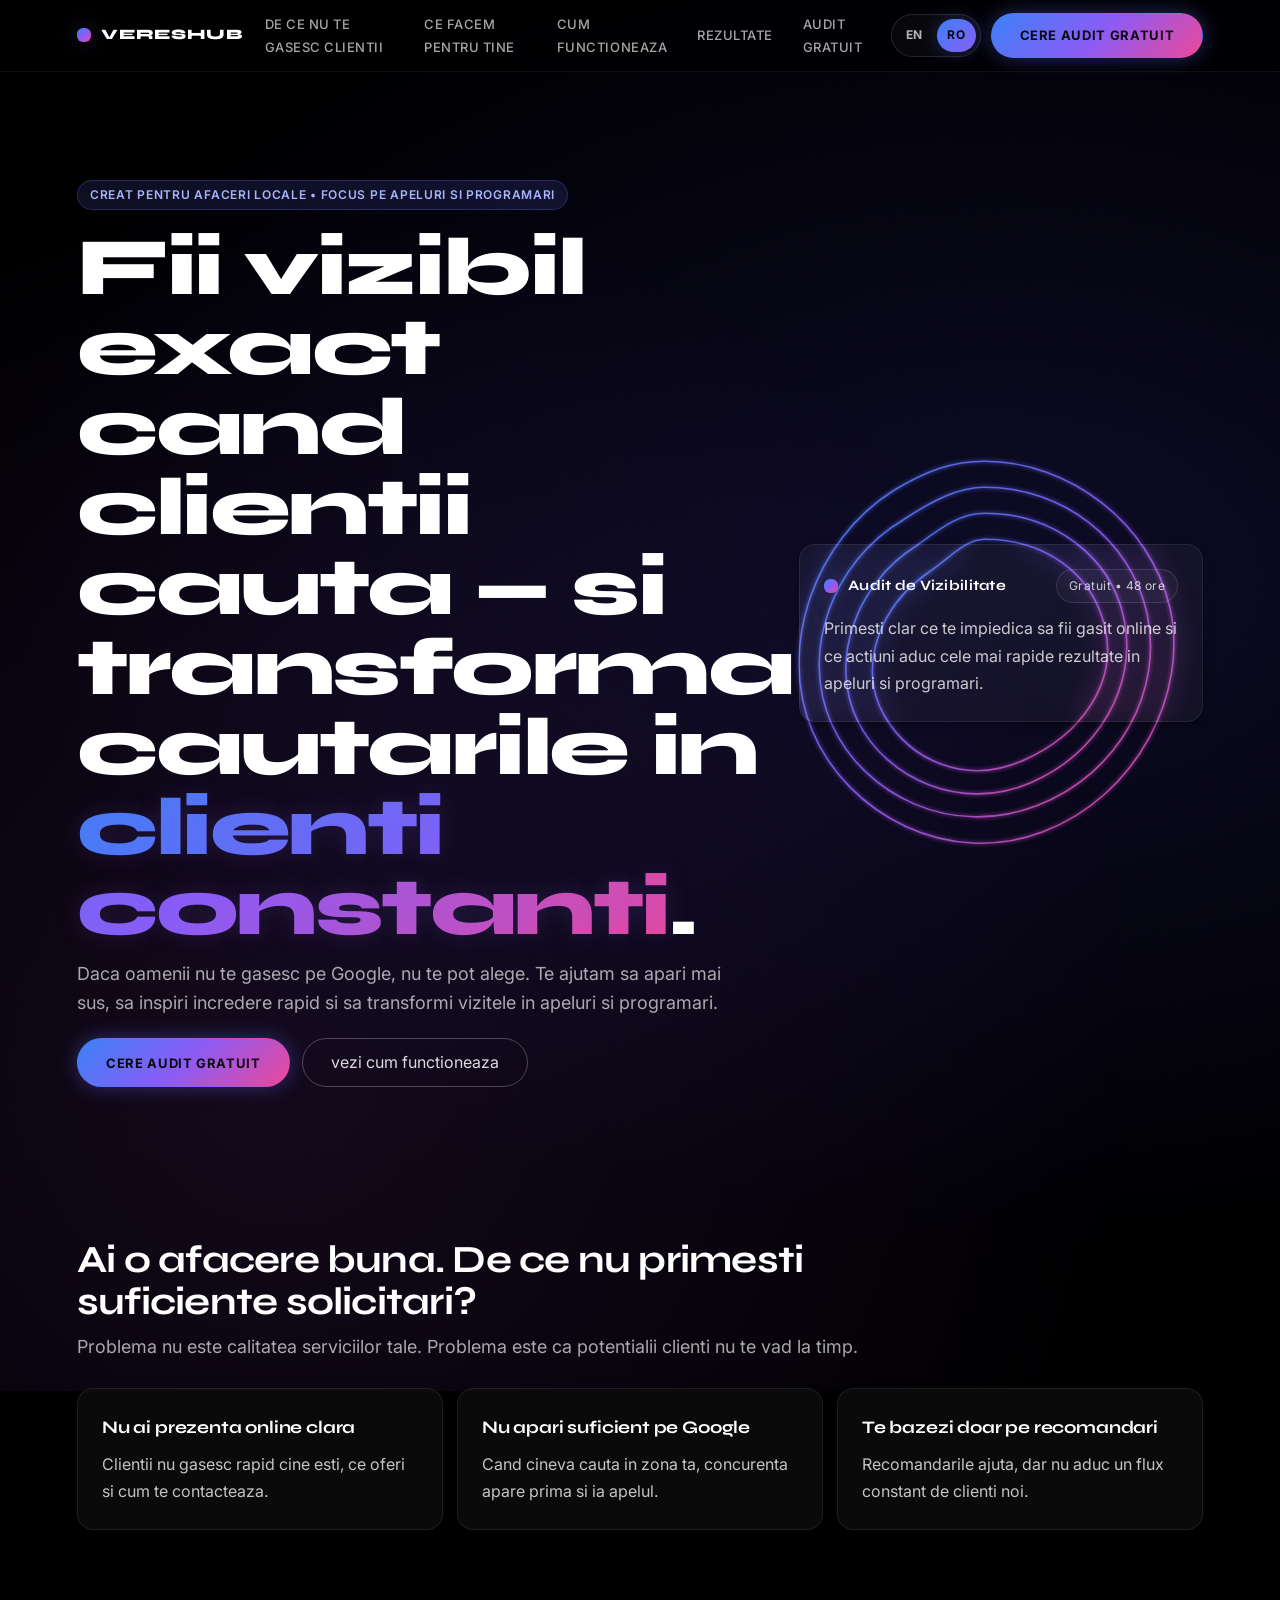
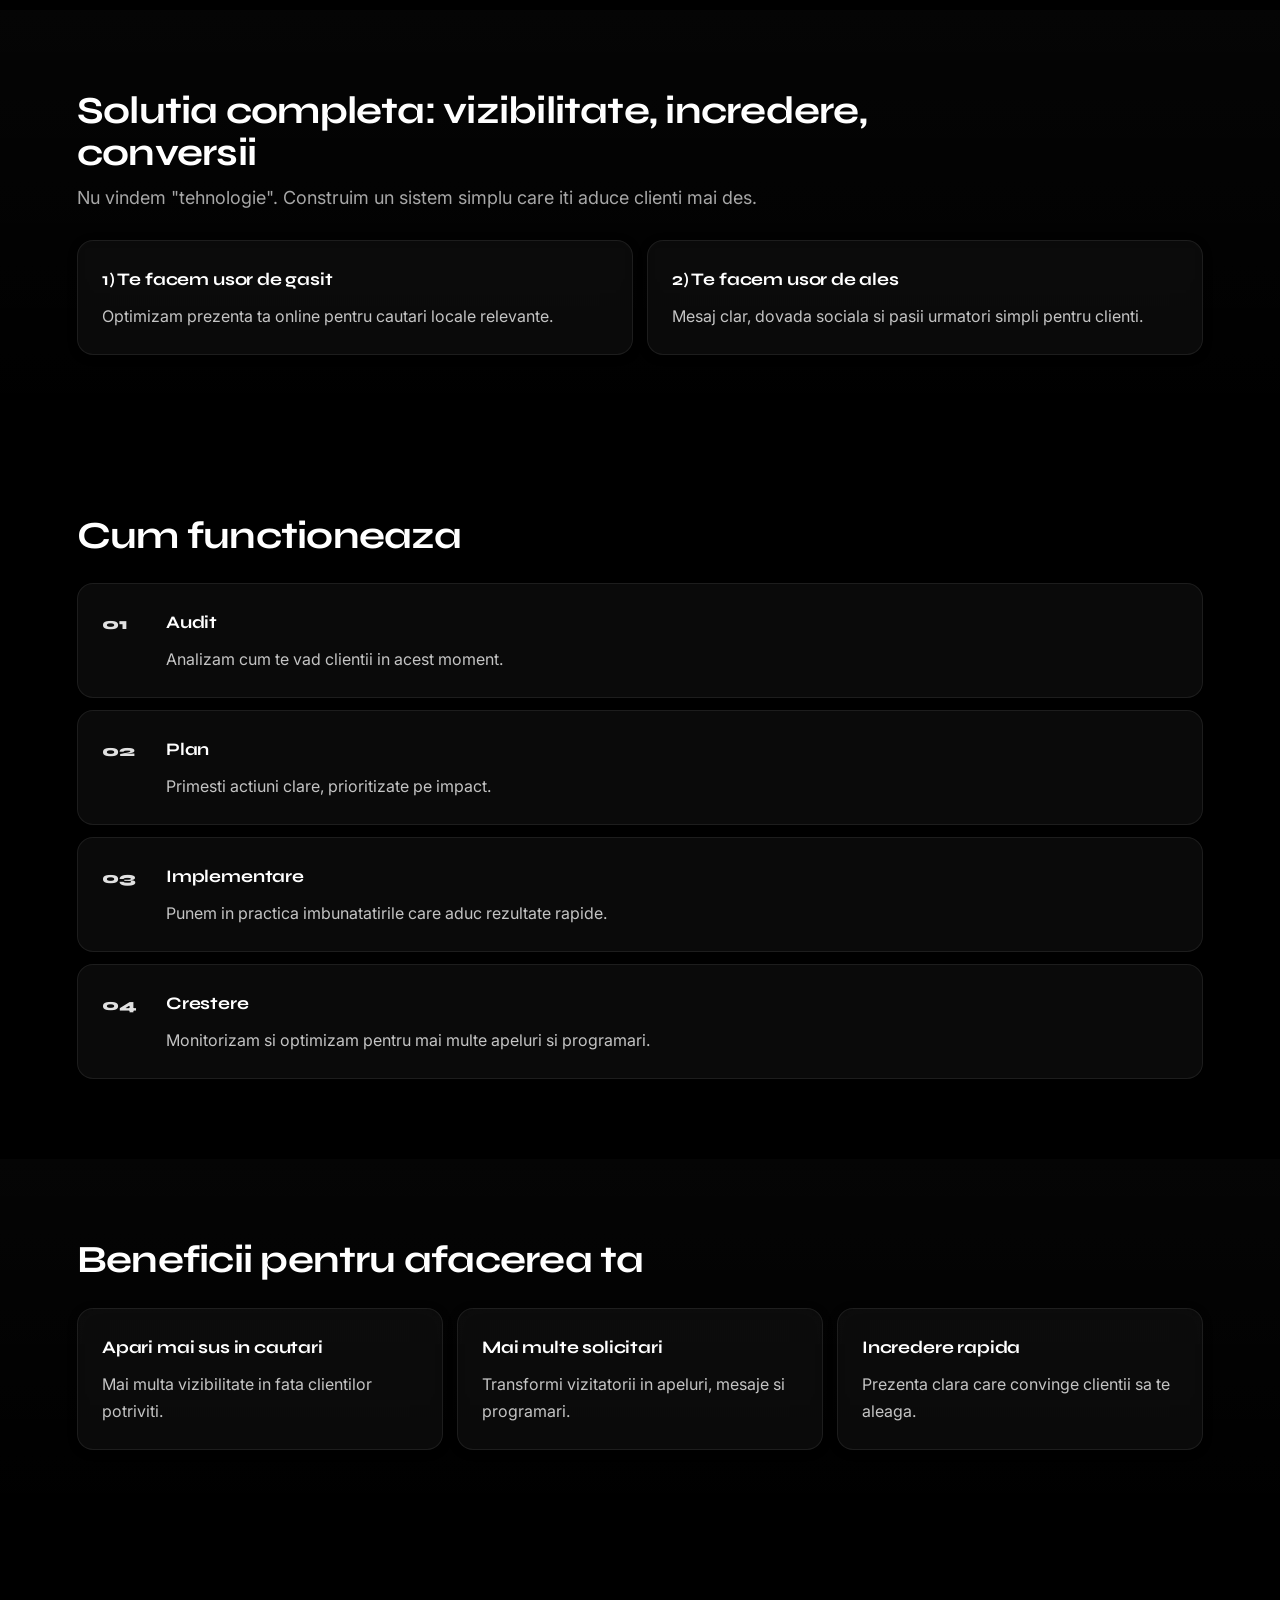
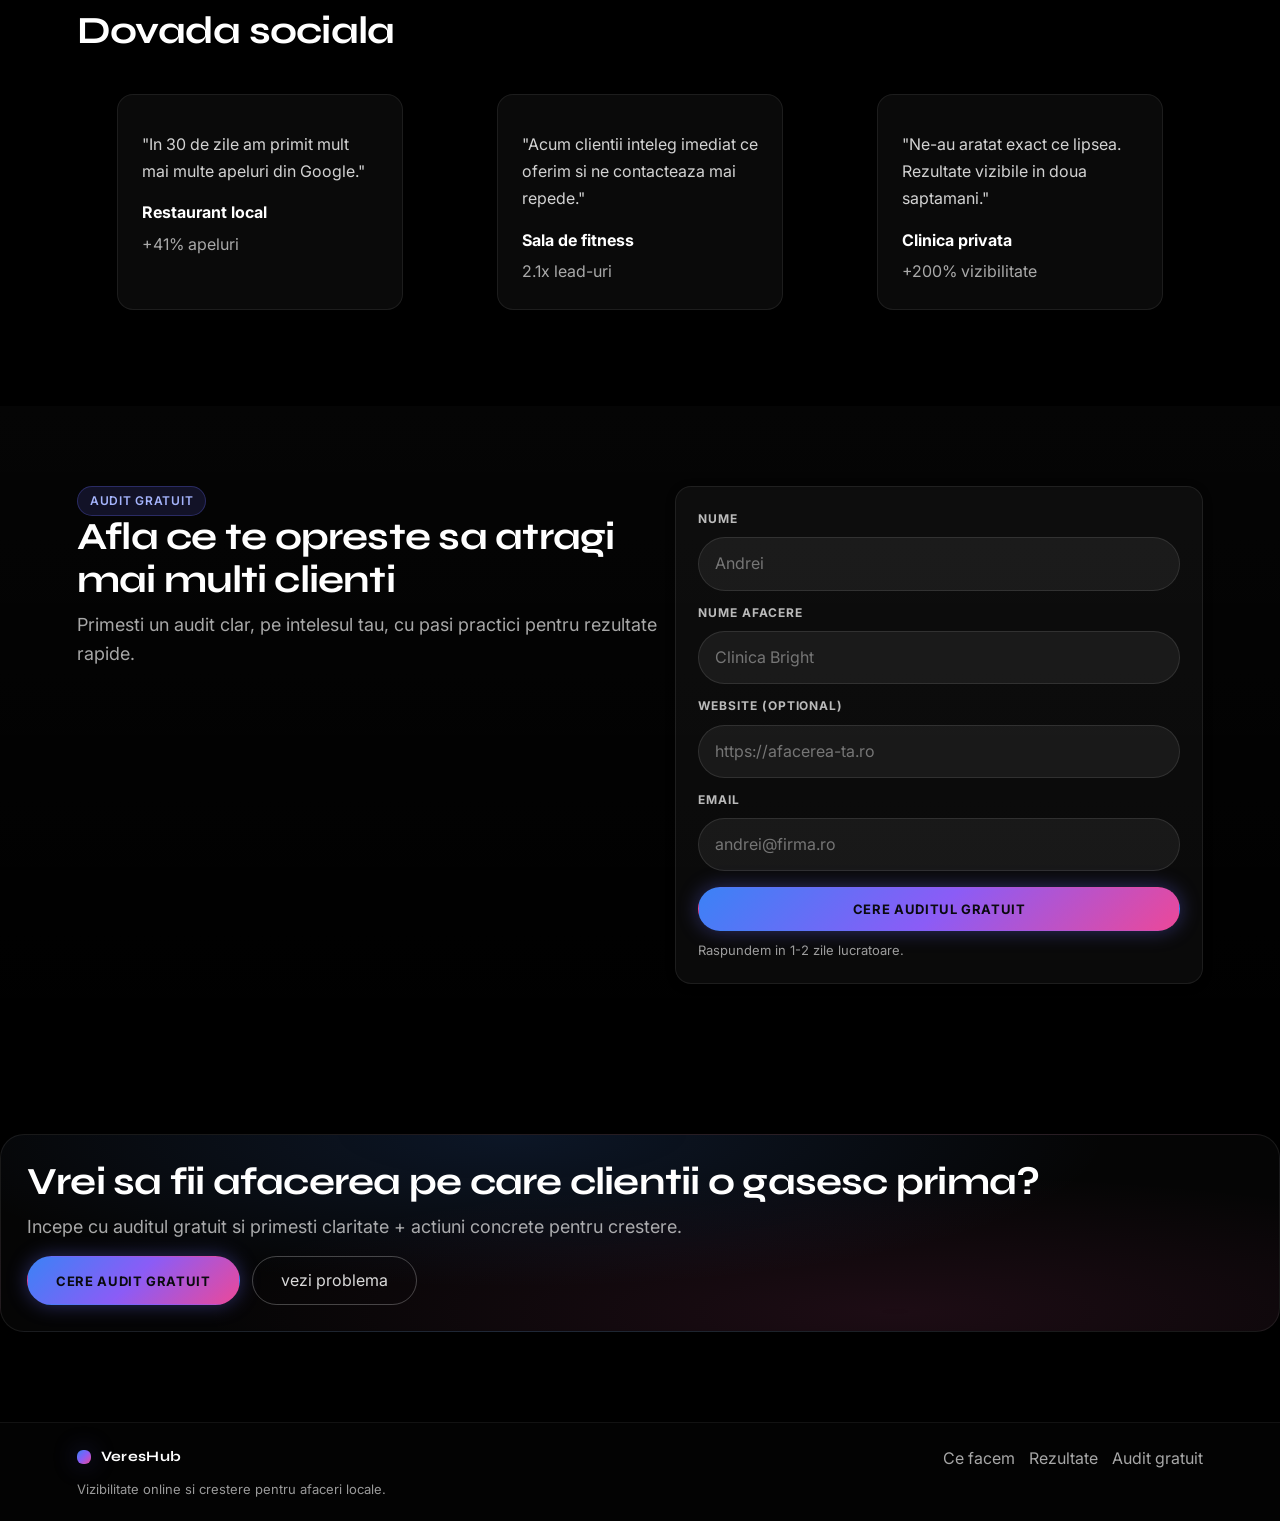
==== ro.html @ c9d726b3 "Romanian page added and font change" ====
<!doctype html>
<html lang="ro">
  <head>
    <meta charset="UTF-8" />
    <meta name="viewport" content="width=device-width, initial-scale=1" />
    <meta name="theme-color" content="#000000" />
    <title>Fii vizibil. Atrage clienti. | Vizibilitate online pentru afaceri locale</title>
    <meta
      name="description"
      content="Un serviciu orientat pe rezultate care ajuta afacerile locale sa fie gasite mai usor, sa castige incredere rapid si sa transforme vizitele in apeluri si programari."
    />

    <link rel="preconnect" href="https://fonts.googleapis.com" />
    <link rel="preconnect" href="https://fonts.gstatic.com" crossorigin />
    <link
      href="https://fonts.googleapis.com/css2?family=Inter:wght@400;500;600;700&family=Syne:wght@600;700;800&display=swap"
      rel="stylesheet"
    />

    <script>
      try { localStorage.setItem("vh_lang", "ro"); } catch (e) {}
    </script>
    <link rel="stylesheet" href="./styles.css" />
  </head>
  <body>
    <a class="skip-link" href="#main">Sari la continut</a>

    <header class="nav" data-elevate-on-scroll>
      <div class="container nav__inner">
        <a class="brand" href="#top" aria-label="Acasa">
          <span class="brand__mark" aria-hidden="true"></span>
          <span class="brand__name">VeresHub</span>
        </a>

        <nav class="nav__links" aria-label="Principal">
          <a class="nav__link" href="#problem">De ce nu te gasesc clientii</a>
          <a class="nav__link" href="#solution">Ce facem pentru tine</a>
          <a class="nav__link" href="#how">Cum functioneaza</a>
          <a class="nav__link" href="#proof">Rezultate</a>
          <a class="nav__link" href="#audit">Audit gratuit</a>
        </nav>

        <div class="nav__actions">
          <div class="lang-switch" aria-label="Selector limba">
            <a class="lang-switch__link" data-lang="en" href="./index.html">EN</a>
            <a class="lang-switch__link is-active" data-lang="ro" href="./ro.html">RO</a>
          </div>
          <a class="btn btn--primary" href="#audit">Cere Audit Gratuit</a>
          <button
            class="icon-btn nav__toggle"
            type="button"
            aria-label="Deschide meniu"
            aria-controls="mobileMenu"
            aria-expanded="false"
          >
            <span class="icon-btn__bars" aria-hidden="true"></span>
          </button>
        </div>
      </div>

      <div class="mobile-menu" id="mobileMenu" hidden>
        <div class="container mobile-menu__inner">
          <a class="mobile-menu__link" href="#problem">De ce nu te gasesc clientii</a>
          <a class="mobile-menu__link" href="#solution">Ce facem pentru tine</a>
          <a class="mobile-menu__link" href="#how">Cum functioneaza</a>
          <a class="mobile-menu__link" href="#proof">Rezultate</a>
          <a class="mobile-menu__link" href="#audit">Audit gratuit</a>
          <div class="mobile-lang">
            <a class="lang-switch__link" data-lang="en" href="./index.html">English</a>
            <a class="lang-switch__link is-active" data-lang="ro" href="./ro.html">Romana</a>
          </div>
          <a class="btn btn--primary mobile-menu__cta" href="#audit">Cere Audit Gratuit</a>
        </div>
      </div>
    </header>

    <main id="main">
      <section class="hero" id="top">
        <div class="hero__bg" aria-hidden="true">
          <div class="hero__ambient hero__ambient--right"></div>
          <div class="hero__ambient hero__ambient--left"></div>
          <div class="hero__noise"></div>
        </div>

        <div class="container hero__grid">
          <div class="hero__content">
            <div class="badge" data-reveal>
              Creat pentru afaceri locale • Focus pe apeluri si programari
            </div>
            <h1 class="hero__title" data-reveal>
              Fii vizibil exact cand clientii cauta — si transforma cautarile in
              <span class="text-gradient">clienti constanti</span>.
            </h1>
            <p class="hero__subtitle" data-reveal>
              Daca oamenii nu te gasesc pe Google, nu te pot alege. Te ajutam sa apari
              mai sus, sa inspiri incredere rapid si sa transformi vizitele in apeluri si
              programari.
            </p>
            <div class="hero__cta" data-reveal>
              <a class="btn btn--primary" href="#audit">Cere Audit Gratuit</a>
              <a class="btn btn--secondary" href="#how">vezi cum functioneaza</a>
            </div>
          </div>

          <div class="hero__visual" aria-hidden="true" data-reveal>
            <div class="hero-visual__card card">
              <div class="hero-visual__cardTop">
                <div class="brand brand--mini">
                  <span class="brand__mark"></span>
                  <span class="brand__name">Audit de Vizibilitate</span>
                </div>
                <span class="pill">Gratuit • 48 ore</span>
              </div>
              <p class="hero-visual__cardBody">
                Primesti clar ce te impiedica sa fii gasit online si ce actiuni aduc cele
                mai rapide rezultate in apeluri si programari.
              </p>
            </div>
            <svg class="blob" viewBox="0 0 800 800" role="img" aria-label="">
              <defs>
                <linearGradient id="gRo" x1="0" y1="0" x2="1" y2="1">
                  <stop offset="0%" stop-color="#3b82f6" />
                  <stop offset="50%" stop-color="#8b5cf6" />
                  <stop offset="100%" stop-color="#ec4899" />
                </linearGradient>
                <filter id="glowRo" x="-50%" y="-50%" width="200%" height="200%">
                  <feGaussianBlur stdDeviation="3.5" result="coloredBlur" />
                  <feMerge><feMergeNode in="coloredBlur" /><feMergeNode in="SourceGraphic" /></feMerge>
                </filter>
              </defs>
              <g class="blob__group" filter="url(#glowRo)">
                <path class="blob__ring" style="stroke:url(#gRo)" d="M400,105 C530,105 655,200 685,330 C715,460 635,620 490,675 C345,730 190,650 135,520 C80,390 140,225 260,150 C310,120 350,105 400,105 Z" />
                <path class="blob__ring" style="stroke:url(#gRo)" d="M400,145 C520,145 625,225 650,340 C675,455 610,585 480,635 C350,685 215,620 165,510 C115,400 165,260 275,195 C320,165 360,145 400,145 Z" />
                <path class="blob__ring" style="stroke:url(#gRo)" d="M400,185 C505,185 595,250 615,350 C635,450 575,555 470,600 C365,645 250,595 205,505 C160,415 200,295 295,235 C330,210 360,185 400,185 Z" />
                <path class="blob__ring" style="stroke:url(#gRo)" d="M400,225 C490,225 565,275 585,360 C605,445 550,525 460,565 C370,605 285,565 245,495 C205,425 235,330 315,275 C345,255 370,225 400,225 Z" />
              </g>
            </svg>
          </div>
        </div>
      </section>

      <section class="section" id="problem">
        <div class="container">
          <div class="section__head" data-reveal>
            <h2 class="h2">Ai o afacere buna. De ce nu primesti suficiente solicitari?</h2>
            <p class="lead">Problema nu este calitatea serviciilor tale. Problema este ca potentialii clienti nu te vad la timp.</p>
          </div>
          <div class="grid grid--3">
            <div class="card card--hover" data-reveal><h3 class="h3">Nu ai prezenta online clara</h3><p class="p">Clientii nu gasesc rapid cine esti, ce oferi si cum te contacteaza.</p></div>
            <div class="card card--hover" data-reveal><h3 class="h3">Nu apari suficient pe Google</h3><p class="p">Cand cineva cauta in zona ta, concurenta apare prima si ia apelul.</p></div>
            <div class="card card--hover" data-reveal><h3 class="h3">Te bazezi doar pe recomandari</h3><p class="p">Recomandarile ajuta, dar nu aduc un flux constant de clienti noi.</p></div>
          </div>
        </div>
      </section>

      <section class="section section--alt" id="solution">
        <div class="container">
          <div class="section__head" data-reveal>
            <h2 class="h2">Solutia completa: vizibilitate, incredere, conversii</h2>
            <p class="lead">Nu vindem "tehnologie". Construim un sistem simplu care iti aduce clienti mai des.</p>
          </div>
          <div class="grid grid--2">
            <div class="card card--hover" data-reveal>
              <h3 class="h3">1) Te facem usor de gasit</h3>
              <p class="p">Optimizam prezenta ta online pentru cautari locale relevante.</p>
            </div>
            <div class="card card--hover" data-reveal>
              <h3 class="h3">2) Te facem usor de ales</h3>
              <p class="p">Mesaj clar, dovada sociala si pasii urmatori simpli pentru clienti.</p>
            </div>
          </div>
        </div>
      </section>

      <section class="section" id="how">
        <div class="container">
          <div class="section__head" data-reveal>
            <h2 class="h2">Cum functioneaza</h2>
          </div>
          <ol class="steps">
            <li class="step card" data-reveal><div class="step__num">01</div><div class="step__body"><h3 class="h3">Audit</h3><p class="p">Analizam cum te vad clientii in acest moment.</p></div></li>
            <li class="step card" data-reveal><div class="step__num">02</div><div class="step__body"><h3 class="h3">Plan</h3><p class="p">Primesti actiuni clare, prioritizate pe impact.</p></div></li>
            <li class="step card" data-reveal><div class="step__num">03</div><div class="step__body"><h3 class="h3">Implementare</h3><p class="p">Punem in practica imbunatatirile care aduc rezultate rapide.</p></div></li>
            <li class="step card" data-reveal><div class="step__num">04</div><div class="step__body"><h3 class="h3">Crestere</h3><p class="p">Monitorizam si optimizam pentru mai multe apeluri si programari.</p></div></li>
          </ol>
        </div>
      </section>

      <section class="section section--alt" id="benefits">
        <div class="container">
          <div class="section__head" data-reveal>
            <h2 class="h2">Beneficii pentru afacerea ta</h2>
          </div>
          <div class="grid grid--3">
            <div class="card card--hover" data-reveal><h3 class="h3">Apari mai sus in cautari</h3><p class="p">Mai multa vizibilitate in fata clientilor potriviti.</p></div>
            <div class="card card--hover" data-reveal><h3 class="h3">Mai multe solicitari</h3><p class="p">Transformi vizitatorii in apeluri, mesaje si programari.</p></div>
            <div class="card card--hover" data-reveal><h3 class="h3">Incredere rapida</h3><p class="p">Prezenta clara care convinge clientii sa te aleaga.</p></div>
          </div>
        </div>
      </section>

      <section class="section" id="proof">
        <div class="container">
          <div class="section__head" data-reveal>
            <h2 class="h2">Dovada sociala</h2>
          </div>
          <div class="grid grid--3">
            <figure class="card testimonial card--hover" data-reveal>
              <blockquote class="testimonial__quote">"In 30 de zile am primit mult mai multe apeluri din Google."</blockquote>
              <figcaption class="testimonial__meta"><span class="testimonial__name">Restaurant local</span><span class="testimonial__result">+41% apeluri</span></figcaption>
            </figure>
            <figure class="card testimonial card--hover" data-reveal>
              <blockquote class="testimonial__quote">"Acum clientii inteleg imediat ce oferim si ne contacteaza mai repede."</blockquote>
              <figcaption class="testimonial__meta"><span class="testimonial__name">Sala de fitness</span><span class="testimonial__result">2.1x lead-uri</span></figcaption>
            </figure>
            <figure class="card testimonial card--hover" data-reveal>
              <blockquote class="testimonial__quote">"Ne-au aratat exact ce lipsea. Rezultate vizibile in doua saptamani."</blockquote>
              <figcaption class="testimonial__meta"><span class="testimonial__name">Clinica privata</span><span class="testimonial__result">+200% vizibilitate</span></figcaption>
            </figure>
          </div>
        </div>
      </section>

      <section class="section section--alt" id="audit">
        <div class="container">
          <div class="offer" data-reveal>
            <div class="offer__copy">
              <span class="badge">Audit gratuit</span>
              <h2 class="h2">Afla ce te opreste sa atragi mai multi clienti</h2>
              <p class="lead">Primesti un audit clar, pe intelesul tau, cu pasi practici pentru rezultate rapide.</p>
            </div>
            <form class="card form" id="auditForm" data-reveal>
              <div class="form__row"><label class="label" for="name">Nume</label><input class="input" id="name" name="name" placeholder="Andrei" required /></div>
              <div class="form__row"><label class="label" for="business">Nume afacere</label><input class="input" id="business" name="business" placeholder="Clinica Bright" required /></div>
              <div class="form__row"><label class="label" for="website">Website (optional)</label><input class="input" id="website" name="website" placeholder="https://afacerea-ta.ro" /></div>
              <div class="form__row"><label class="label" for="email">Email</label><input class="input" id="email" name="email" type="email" placeholder="andrei@firma.ro" required /></div>
              <button class="btn btn--primary form__submit" type="submit">Cere Auditul Gratuit</button>
              <p class="caption">Raspundem in 1-2 zile lucratoare.</p>
              <div class="form__success" id="formSuccess" role="status" aria-live="polite" hidden>
                <div class="pill pill--success">Cerere trimisa</div>
                <p class="p">Multumim! Revenim curand cu auditul tau.</p>
              </div>
            </form>
          </div>
        </div>
      </section>

      <section class="final-cta">
        <div class="container final-cta__inner" data-reveal>
          <h2 class="h2">Vrei sa fii afacerea pe care clientii o gasesc prima?</h2>
          <p class="lead">Incepe cu auditul gratuit si primesti claritate + actiuni concrete pentru crestere.</p>
          <div class="final-cta__actions">
            <a class="btn btn--primary" href="#audit">Cere Audit Gratuit</a>
            <a class="btn btn--secondary" href="#problem">vezi problema</a>
          </div>
        </div>
      </section>
    </main>

    <footer class="footer">
      <div class="container footer__inner">
        <div class="footer__left">
          <div class="brand brand--mini">
            <span class="brand__mark" aria-hidden="true"></span>
            <span class="brand__name">VeresHub</span>
          </div>
          <p class="caption">Vizibilitate online si crestere pentru afaceri locale.</p>
        </div>
        <div class="footer__right">
          <a class="footer__link" href="#solution">Ce facem</a>
          <a class="footer__link" href="#proof">Rezultate</a>
          <a class="footer__link" href="#audit">Audit gratuit</a>
        </div>
      </div>
    </footer>

    <script src="./script.js"></script>
  </body>
</html>
---- styles.css ----
:root{
  --bg: #000000;
  --bg2: #0a0a0f;
  --surface: #0d0d18;
  --overlay: rgba(10, 10, 20, 0.85);

  --text: #ffffff;
  --text2: rgba(255, 255, 255, 0.65);
  --muted: rgba(255, 255, 255, 0.35);

  --indigo: #4f46e5;
  --indigoHover: #6366f1;
  --blue: #3b82f6;
  --purple: #8b5cf6;
  --pink: #ec4899;
  --cyan: #06b6d4;

  --grad: linear-gradient(135deg, #3b82f6, #8b5cf6, #ec4899);
  --gradSubtle: linear-gradient(135deg, rgba(59,130,246,0.15), rgba(139,92,246,0.15));
  --ambientRight: radial-gradient(ellipse at 70% 50%, rgba(79,70,229,0.18) 0%, transparent 60%);
  --ambientLeft: radial-gradient(ellipse at 30% 80%, rgba(168,85,247,0.12) 0%, transparent 50%);

  --b1: rgba(255, 255, 255, 0.08);
  --b2: rgba(255, 255, 255, 0.15);
  --bAccent: rgba(99, 102, 241, 0.4);

  --shadowSubtle: 0 2px 8px rgba(0,0,0,0.4);
  --shadowElev: 0 16px 48px rgba(0,0,0,0.6);
  --glow: 0 0 24px rgba(99,102,241,0.35);
  --neonGlow: 0 0 40px rgba(139,92,246,0.4), 0 0 80px rgba(59,130,246,0.2);

  --rSm: 6px;
  --rMd: 12px;
  --rLg: 16px;
  --rXl: 24px;
  --rFull: 999px;

  --navH: 72px;
  --maxW: 1280px;
  --padX: clamp(24px, 6vw, 96px);
  --sectionY: 80px;

  --ease: cubic-bezier(0.4, 0, 0.2, 1);
  --easeEnter: cubic-bezier(0, 0, 0.2, 1);
  --easeSpring: cubic-bezier(0.34, 1.56, 0.64, 1);
}

*{box-sizing:border-box}
html{scroll-behavior:smooth}
body{
  margin:0;
  color:var(--text);
  background:var(--bg);
  font-family:"Inter", system-ui, -apple-system, Segoe UI, Roboto, Helvetica, Arial, sans-serif;
  font-size:16px;
  line-height:1.7;
  overflow-x:hidden;
}
a{color:inherit;text-decoration:none}
button,input{font:inherit}

.skip-link{
  position:absolute;
  left:-999px;
  top:12px;
  background:var(--surface);
  border:1px solid var(--b2);
  padding:10px 14px;
  border-radius:var(--rMd);
  z-index:9999;
}
.skip-link:focus{left:12px}

.container{
  width:min(100%, var(--maxW));
  padding-inline:var(--padX);
  margin-inline:auto;
}

.nav{
  position:fixed;
  top:0; left:0; right:0;
  height:var(--navH);
  z-index:100;
  background:rgba(0,0,0,0.6);
  border-bottom:1px solid rgba(255,255,255,0.06);
  backdrop-filter: blur(20px) saturate(180%);
}
.nav__inner{
  height:100%;
  display:flex;
  align-items:center;
  justify-content:space-between;
  gap:16px;
}
.brand{
  display:flex;
  align-items:center;
  gap:10px;
  min-width:max-content;
}
.brand__mark{
  width:14px; height:14px;
  border-radius:6px;
  background:var(--grad);
  box-shadow:var(--glow);
}
.brand__name{
  font-family:"Syne", system-ui, sans-serif;
  letter-spacing:0.06em;
  text-transform:uppercase;
  font-weight:800;
  font-size:0.9rem;
}
.brand--mini .brand__name{
  letter-spacing:0.02em;
  text-transform:none;
  font-weight:700;
}

.nav__links{
  display:none;
  gap:18px;
  align-items:center;
}
.nav__link{
  font-size:0.8125rem;
  letter-spacing:0.04em;
  text-transform:uppercase;
  font-weight:500;
  color:var(--text2);
  position:relative;
  padding:10px 6px;
  transition:color 160ms var(--ease), opacity 160ms var(--ease);
}
.nav__link:hover{color:var(--text)}
.nav__link::after{
  content:"";
  position:absolute;
  left:6px; right:6px; bottom:6px;
  height:1px;
  background:linear-gradient(90deg, transparent, rgba(255,255,255,0.35), transparent);
  transform:scaleX(0);
  transform-origin:center;
  transition:transform 180ms var(--ease);
  opacity:0.9;
}
.nav__link:hover::after{transform:scaleX(1)}

.nav__actions{
  display:flex;
  align-items:center;
  gap:10px;
}
.lang-switch{
  display:inline-flex;
  align-items:center;
  gap:4px;
  padding:4px;
  border-radius:999px;
  border:1px solid rgba(255,255,255,0.12);
  background:rgba(255,255,255,0.03);
}
.lang-switch__link{
  min-width:34px;
  text-align:center;
  padding:6px 10px;
  border-radius:999px;
  font-size:0.75rem;
  font-weight:700;
  letter-spacing:0.06em;
  text-transform:uppercase;
  color:rgba(255,255,255,0.7);
  transition:all 180ms var(--ease);
}
.lang-switch__link:hover{color:#fff}
.lang-switch__link.is-active{
  color:#0a0a0f;
  background:linear-gradient(135deg, #3b82f6, #8b5cf6);
  box-shadow:0 0 18px rgba(99,102,241,0.32);
}

.icon-btn{
  display:inline-grid;
  place-items:center;
  width:42px;
  height:42px;
  border-radius:var(--rFull);
  border:1px solid rgba(255,255,255,0.14);
  background:rgba(255,255,255,0.04);
  color:var(--text);
  transition:transform 180ms var(--ease), border-color 180ms var(--ease), background 180ms var(--ease);
}
.icon-btn:hover{
  transform:scale(1.03);
  border-color:rgba(99,102,241,0.4);
  background:rgba(255,255,255,0.06);
}
.icon-btn__bars{
  width:18px; height:12px;
  position:relative;
}
.icon-btn__bars::before,
.icon-btn__bars::after,
.icon-btn__bars span{
  content:"";
  position:absolute;
  left:0; right:0;
  height:2px;
  border-radius:999px;
  background:rgba(255,255,255,0.82);
}
.icon-btn__bars::before{top:0}
.icon-btn__bars::after{bottom:0}
.icon-btn__bars span{top:5px}

.mobile-menu{
  border-bottom:1px solid rgba(255,255,255,0.06);
  background:rgba(0,0,0,0.75);
  backdrop-filter: blur(20px) saturate(180%);
}
.mobile-menu__inner{
  padding:14px var(--padX) 18px;
  display:flex;
  flex-direction:column;
  gap:8px;
}
.mobile-menu__link{
  padding:12px 10px;
  border-radius:12px;
  color:rgba(255,255,255,0.82);
  background:rgba(255,255,255,0.03);
  border:1px solid rgba(255,255,255,0.07);
  transition:transform 180ms var(--ease), border-color 180ms var(--ease);
}
.mobile-menu__link:hover{
  transform:translateY(-1px);
  border-color:rgba(99,102,241,0.28);
}
.mobile-menu__cta{margin-top:6px}
.mobile-lang{
  display:flex;
  gap:8px;
  margin-top:4px;
}
.mobile-lang .lang-switch__link{
  border:1px solid rgba(255,255,255,0.12);
  background:rgba(255,255,255,0.03);
}

.hero{
  position:relative;
  padding-top: calc(var(--navH) + clamp(80px, 12vh, 160px));
  padding-bottom: clamp(40px, 8vh, 100px);
}
.hero__bg{
  position:absolute;
  inset:0;
  pointer-events:none;
}
.hero__ambient{
  position:absolute;
  inset:-20%;
  filter: blur(0px);
  opacity:0.95;
  animation:bgPulse 6s infinite var(--ease) alternate;
}
.hero__ambient--right{background:var(--ambientRight)}
.hero__ambient--left{background:var(--ambientLeft)}
.hero__noise{
  position:absolute;
  inset:0;
  background-image:url("data:image/svg+xml,%3Csvg xmlns='http://www.w3.org/2000/svg' width='120' height='120'%3E%3Cfilter id='n'%3E%3CfeTurbulence type='fractalNoise' baseFrequency='.8' numOctaves='3' stitchTiles='stitch'/%3E%3C/filter%3E%3Crect width='120' height='120' filter='url(%23n)' opacity='.25'/%3E%3C/svg%3E");
  mix-blend-mode:overlay;
  opacity:0.04;
}

.hero__grid{
  display:grid;
  grid-template-columns: 1fr;
  gap:36px;
  align-items:center;
}
.hero__content{max-width: 680px}

.badge{
  display:inline-flex;
  align-items:center;
  gap:8px;
  padding:4px 12px;
  border-radius:var(--rFull);
  background:rgba(99,102,241,0.15);
  border:1px solid rgba(99,102,241,0.3);
  color:#a5b4fc;
  font-size:0.75rem;
  font-weight:600;
  letter-spacing:0.06em;
  text-transform:uppercase;
}
.hero__title{
  margin:18px 0 12px;
  font-family:"Syne", system-ui, sans-serif;
  font-size: clamp(2.6rem, 7vw, 5.1rem);
  font-weight:800;
  line-height:0.98;
  letter-spacing:-0.03em;
}
.text-gradient{
  background:var(--grad);
  -webkit-background-clip:text;
  background-clip:text;
  color:transparent;
  text-shadow: 0 0 24px rgba(139,92,246,0.18);
}
.hero__subtitle{
  margin:0;
  font-size:1.125rem;
  line-height:1.6;
  color:var(--text2);
}
.hero__cta{
  margin-top:20px;
  display:flex;
  flex-wrap:wrap;
  gap:12px;
}
.btn{
  display:inline-flex;
  align-items:center;
  justify-content:center;
  gap:10px;
  border-radius:var(--rFull);
  padding:10px 28px;
  border:1px solid transparent;
  transition: transform 200ms var(--ease), box-shadow 200ms var(--ease), border-color 200ms var(--ease), background 200ms var(--ease);
  user-select:none;
  white-space:nowrap;
}
.btn--primary{
  background:var(--grad);
  color:#0a0a0f;
  font-weight:700;
  font-size:0.8125rem;
  letter-spacing:0.05em;
  text-transform:uppercase;
  box-shadow: 0 0 20px rgba(99,102,241,0.4);
}
.btn--primary:hover{
  transform:scale(1.03);
  box-shadow: var(--neonGlow);
}
.btn--secondary{
  background:transparent;
  border:1px solid rgba(255,255,255,0.25);
  color:rgba(255,255,255,0.85);
  font-weight:400;
  text-transform:lowercase;
}
.btn--secondary:hover{
  transform:scale(1.03);
  border-color: rgba(99,102,241,0.45);
  box-shadow: 0 0 18px rgba(99,102,241,0.16);
}

.hero__cred{
  margin-top:22px;
  display:grid;
  grid-template-columns: repeat(3, minmax(0, 1fr));
  gap:10px;
}
.cred{
  padding:12px 12px;
  border-radius:14px;
  border:1px solid rgba(255,255,255,0.08);
  background:rgba(255,255,255,0.03);
}
.cred__label{
  display:block;
  font-size:0.75rem;
  color:var(--muted);
  letter-spacing:0.06em;
  text-transform:uppercase;
  font-weight:600;
}
.cred__value{
  display:block;
  margin-top:4px;
  font-weight:600;
  color:rgba(255,255,255,0.88);
}

.hero__visual{
  position:relative;
  min-height: 420px;
  display:grid;
  place-items:center;
}
.blob{
  width:min(520px, 92vw);
  height:auto;
  position:absolute;
  inset:auto 0 0 auto;
  transform: translate(8%, 0%);
  opacity:0.95;
}
.blob__ring{
  fill:none;
  stroke:url(#g);
  stroke-width:1.6;
  opacity:0.95;
  vector-effect:non-scaling-stroke;
}
.blob__group{
  transform-origin: 50% 50%;
  animation:blobBreath 10s infinite var(--ease) alternate;
}
.hero-visual__card{
  position:relative;
  z-index:2;
  width:min(420px, 100%);
}
.card{
  background:rgba(255,255,255,0.04);
  border:1px solid rgba(255,255,255,0.08);
  border-radius:16px;
  backdrop-filter: blur(12px);
  padding:24px;
  box-shadow: var(--shadowSubtle);
}
.card--hover{
  transition: transform 250ms var(--ease), border-color 250ms var(--ease), box-shadow 250ms var(--ease);
}
.card--hover:hover{
  transform: translateY(-4px);
  border-color: rgba(99,102,241,0.3);
  box-shadow: 0 8px 32px rgba(99,102,241,0.15);
}
.hero-visual__cardTop{
  display:flex;
  align-items:center;
  justify-content:space-between;
  gap:10px;
}
.pill{
  display:inline-flex;
  align-items:center;
  justify-content:center;
  padding:6px 12px;
  border-radius:999px;
  font-size:0.75rem;
  letter-spacing:0.04em;
  border:1px solid rgba(255,255,255,0.12);
  color:rgba(255,255,255,0.78);
  background:rgba(255,255,255,0.03);
}
.pill--success{
  border-color: rgba(34,197,94,0.35);
  background: rgba(34,197,94,0.12);
  color: rgba(187,247,208,0.95);
}
.hero-visual__cardBody{
  margin:12px 0 0;
  color:rgba(255,255,255,0.78);
}
.hero-visual__cardStats{
  margin-top:14px;
  display:grid;
  grid-template-columns: repeat(3, minmax(0, 1fr));
  gap:10px;
}
.stat{
  border:1px solid rgba(255,255,255,0.08);
  border-radius:14px;
  background:rgba(0,0,0,0.25);
  padding:10px 10px;
}
.stat__num{
  font-weight:800;
  font-family:"Syne", system-ui, sans-serif;
  letter-spacing:-0.02em;
}
.stat__label{
  color:var(--muted);
  font-size:0.75rem;
  text-transform:uppercase;
  letter-spacing:0.08em;
  font-weight:600;
  margin-top:2px;
}

.section{
  padding: var(--sectionY) 0;
  position:relative;
}
.section--alt{
  background: linear-gradient(180deg, rgba(255,255,255,0.02), rgba(255,255,255,0.00));
}
.section__head{
  max-width: 860px;
  margin-bottom: 26px;
}
.h2{
  margin:0 0 10px;
  font-family:"Syne", system-ui, sans-serif;
  font-size: clamp(1.8rem, 3vw, 3rem);
  font-weight:700;
  line-height:1.1;
  letter-spacing:-0.02em;
}
.h3{
  margin:0 0 8px;
  font-family:"Syne", system-ui, sans-serif;
  font-size:1.1rem;
  letter-spacing:-0.01em;
}
.lead{
  margin:0;
  font-size:1.125rem;
  line-height:1.6;
  color:var(--text2);
}
.p{margin:0;color:rgba(255,255,255,0.76)}
.p--muted{color:var(--muted)}
.caption{
  margin:10px 0 0;
  font-size:0.8125rem;
  color:rgba(255,255,255,0.6);
  line-height:1.5;
}

.grid{
  display:grid;
  gap:14px;
}
.grid--2{grid-template-columns: 1fr}
.grid--3{grid-template-columns: 1fr}

.icon{
  width:42px;
  height:42px;
  border-radius:14px;
  display:grid;
  place-items:center;
  background: rgba(255,255,255,0.03);
  border:1px solid rgba(255,255,255,0.08);
  margin-bottom:12px;
}

.card__kicker{
  font-size:0.75rem;
  color:#a5b4fc;
  letter-spacing:0.08em;
  text-transform:uppercase;
  font-weight:700;
  margin-bottom:8px;
}
.list{
  margin:14px 0 0;
  padding-left:18px;
  color:rgba(255,255,255,0.72);
}
.list li{margin:8px 0}

.banner{
  margin-top:18px;
  border-radius: var(--rXl);
  padding:22px;
  background: var(--gradSubtle);
  border: 1px solid rgba(255,255,255,0.08);
  display:flex;
  flex-direction:column;
  gap:14px;
}
.banner__right{
  display:flex;
  flex-wrap:wrap;
  gap:10px;
}

.steps{
  list-style:none;
  padding:0;
  margin:0;
  display:grid;
  gap:12px;
}
.step{
  display:flex;
  gap:16px;
  align-items:flex-start;
}
.step__num{
  font-family:"Syne", system-ui, sans-serif;
  font-weight:800;
  letter-spacing:-0.02em;
  color:rgba(255,255,255,0.88);
  min-width:48px;
  padding-top:2px;
}

.split{
  margin-top:18px;
  display:grid;
  grid-template-columns:1fr;
  gap:14px;
  align-items:start;
}
.checklist{
  margin:14px 0 0;
  padding:0;
  list-style:none;
  display:grid;
  gap:10px;
}
.checklist--dense{gap:8px}
.check{
  display:inline-grid;
  place-items:center;
  width:22px; height:22px;
  border-radius:999px;
  background:rgba(99,102,241,0.15);
  border:1px solid rgba(99,102,241,0.35);
  color:#c7d2fe;
  margin-right:10px;
  font-weight:800;
}

.mini-metric__top{
  display:flex;
  align-items:center;
  justify-content:space-between;
  gap:10px;
}
.mini-metric__tag{color:rgba(255,255,255,0.7); font-size:0.9rem}
.mini-metric__grid{
  margin-top:14px;
  display:grid;
  grid-template-columns: repeat(2, minmax(0, 1fr));
  gap:10px;
}
.mini{
  border:1px solid rgba(255,255,255,0.08);
  background: rgba(255,255,255,0.03);
  border-radius:14px;
  padding:12px;
}
.mini__num{
  font-family:"Syne", system-ui, sans-serif;
  font-weight:800;
  letter-spacing:-0.02em;
}
.mini__label{
  margin-top:4px;
  color:var(--muted);
  font-size:0.75rem;
  letter-spacing:0.08em;
  text-transform:uppercase;
  font-weight:700;
}

.testimonial__stars{letter-spacing:0.12em; color:rgba(255,255,255,0.75)}
.testimonial__quote{
  margin:12px 0 0;
  color:rgba(255,255,255,0.82);
}
.testimonial__meta{
  margin-top:14px;
  display:flex;
  flex-direction:column;
  gap:4px;
}
.testimonial__name{font-weight:700}
.testimonial__result{color:rgba(255,255,255,0.65)}

.stats{
  margin-top:16px;
  display:grid;
  grid-template-columns:1fr;
  gap:10px;
}
.stats__item{
  border:1px solid rgba(255,255,255,0.08);
  background: rgba(255,255,255,0.03);
  border-radius:16px;
  padding:16px 16px;
}
.stats__num{
  font-family:"Syne", system-ui, sans-serif;
  font-weight:800;
  letter-spacing:-0.02em;
}
.stats__label{
  margin-top:4px;
  color:rgba(255,255,255,0.65);
}

.offer{
  display:grid;
  grid-template-columns:1fr;
  gap:14px;
  align-items:start;
}
.form{
  padding:22px;
}
.form__row{
  display:flex;
  flex-direction:column;
  gap:8px;
  margin-bottom:12px;
}
.label{
  font-size:0.75rem;
  font-weight:700;
  letter-spacing:0.08em;
  text-transform:uppercase;
  color:rgba(255,255,255,0.72);
}
.input{
  border-radius:999px;
  background:rgba(255,255,255,0.06);
  border:1px solid rgba(255,255,255,0.1);
  padding:12px 16px;
  color:var(--text);
  outline:none;
  transition: box-shadow 180ms var(--ease), border-color 180ms var(--ease);
}
.input::placeholder{color:rgba(255,255,255,0.4)}
.input:focus{
  border-color: rgba(99,102,241,0.6);
  box-shadow: 0 0 0 3px rgba(99,102,241,0.15);
}
.form__submit{width:100%; margin-top:4px}
.form__success{
  margin-top:14px;
  border-radius:16px;
  border:1px solid rgba(34,197,94,0.18);
  background: rgba(34,197,94,0.06);
  padding:14px;
}

.final-cta{
  padding: 70px 0 90px;
  position:relative;
}
.final-cta__inner{
  border-radius: var(--rXl);
  border: 1px solid rgba(255,255,255,0.08);
  background: radial-gradient(ellipse at 40% 0%, rgba(59,130,246,0.14), transparent 55%),
              radial-gradient(ellipse at 70% 90%, rgba(236,72,153,0.10), transparent 55%),
              rgba(255,255,255,0.02);
  padding: 26px;
}
.final-cta__actions{
  display:flex;
  flex-wrap:wrap;
  gap:12px;
  margin-top:14px;
}
.final-cta__fineprint{margin-top:12px}

.footer{
  border-top:1px solid rgba(255,255,255,0.06);
  background: rgba(255,255,255,0.01);
  padding: 22px 0;
}
.footer__inner{
  display:flex;
  flex-direction:column;
  gap:16px;
}
.footer__right{
  display:flex;
  flex-wrap:wrap;
  gap:14px;
}
.footer__link{
  color:rgba(255,255,255,0.65);
  transition:color 160ms var(--ease);
}
.footer__link:hover{color:rgba(255,255,255,0.92)}

/* reveal animations */
[data-reveal]{
  opacity:0;
  transform: translateY(20px);
  transition: opacity 600ms var(--easeEnter), transform 600ms var(--easeEnter);
  will-change: transform, opacity;
}
[data-reveal].is-visible{
  opacity:1;
  transform: translateY(0);
}

@keyframes blobBreath{
  from{transform:scale(0.98) rotate(-1deg)}
  to{transform:scale(1.02) rotate(1deg)}
}
@keyframes bgPulse{
  from{opacity:0.75}
  to{opacity:1}
}

@media (min-width: 900px){
  .nav__links{display:flex}
  .nav__toggle{display:none}
  .hero__grid{
    grid-template-columns: 1fr 1fr;
    gap: 42px;
    align-items:center;
  }
  .hero__visual{min-height: 560px}
  .grid--2{grid-template-columns: repeat(2, minmax(0, 1fr))}
  .grid--3{grid-template-columns: repeat(3, minmax(0, 1fr))}
  .banner{
    flex-direction:row;
    justify-content:space-between;
    align-items:center;
  }
  .banner__left{max-width: 740px}
  .split{grid-template-columns: 1.15fr 0.85fr}
  .stats{grid-template-columns: repeat(3, minmax(0, 1fr))}
  .offer{grid-template-columns: 1.05fr 0.95fr}
  .footer__inner{
    flex-direction:row;
    justify-content:space-between;
    align-items:flex-start;
  }
  .footer__left{max-width: 520px}
}

@media (prefers-reduced-motion: reduce){
  html{scroll-behavior:auto}
  .btn,.card--hover,.nav__link,[data-reveal]{transition:none !important}
  .blob__group,.hero__ambient{animation:none !important}
}
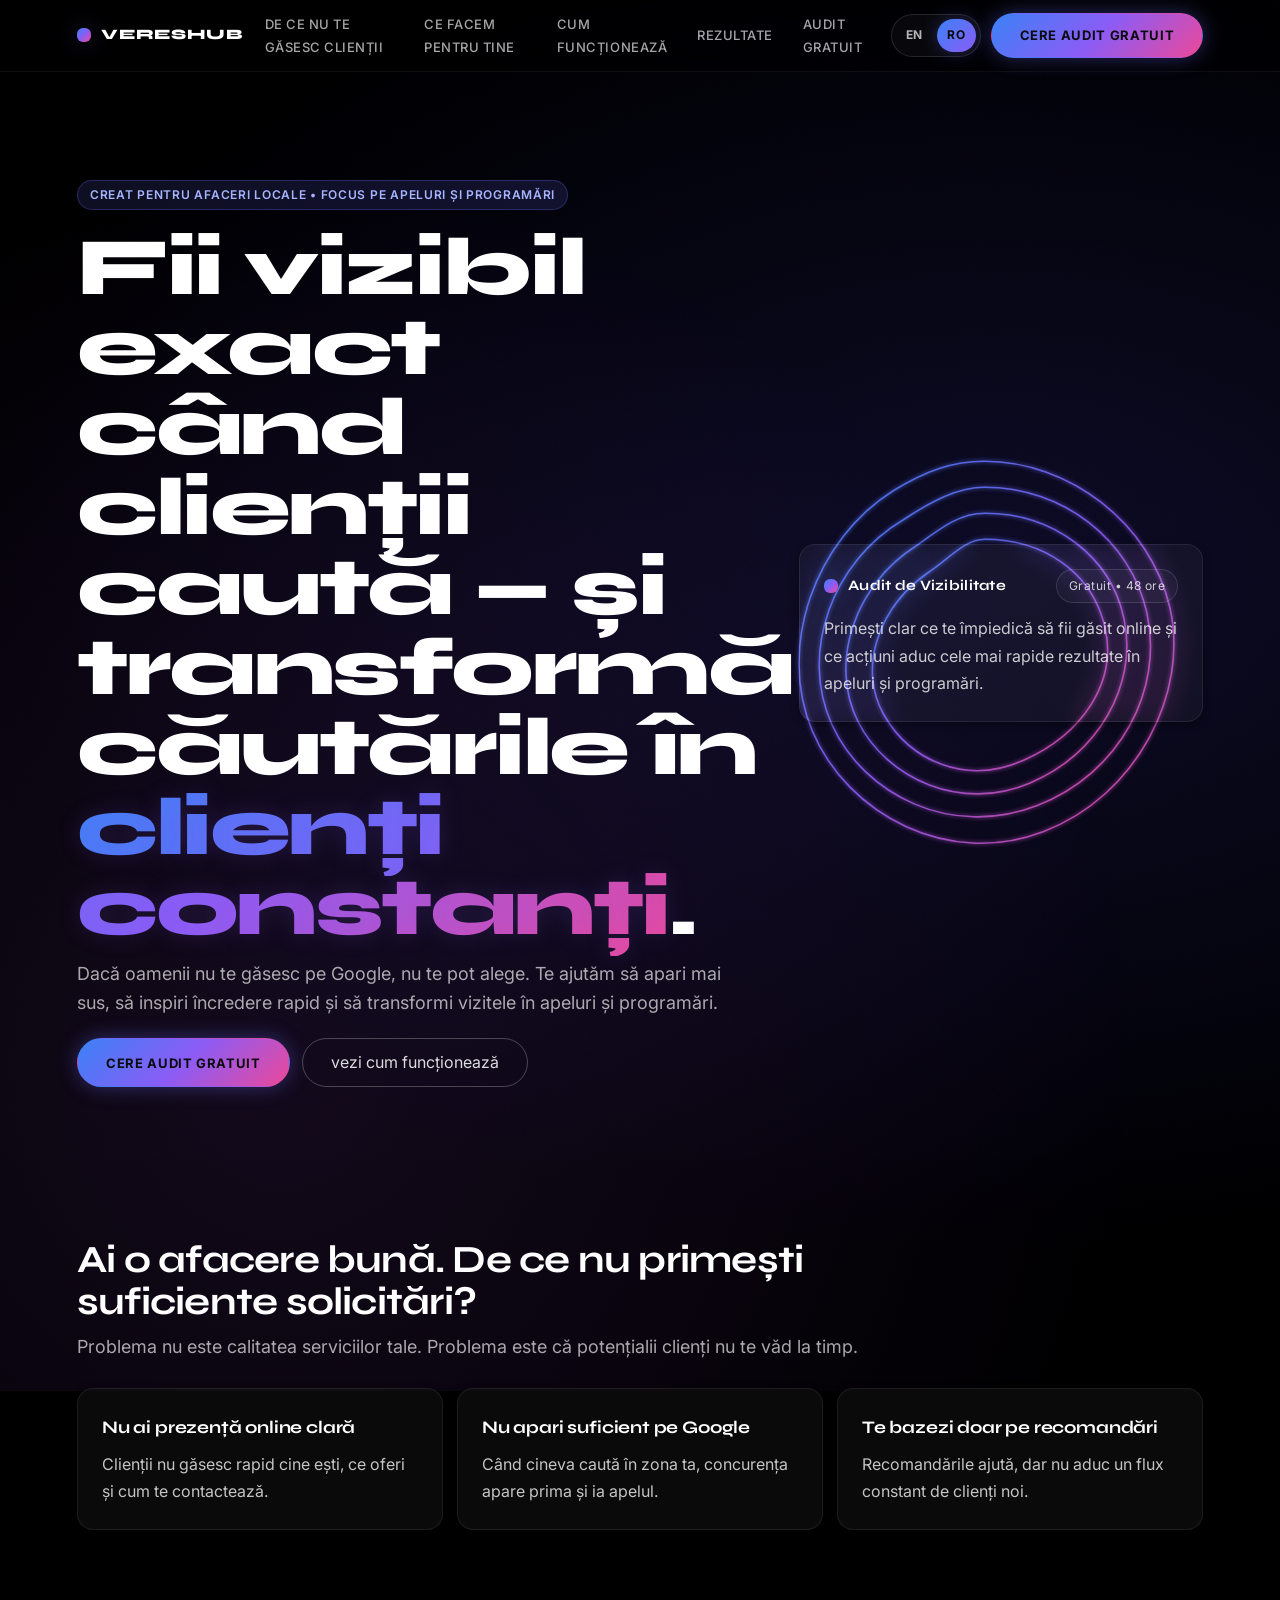
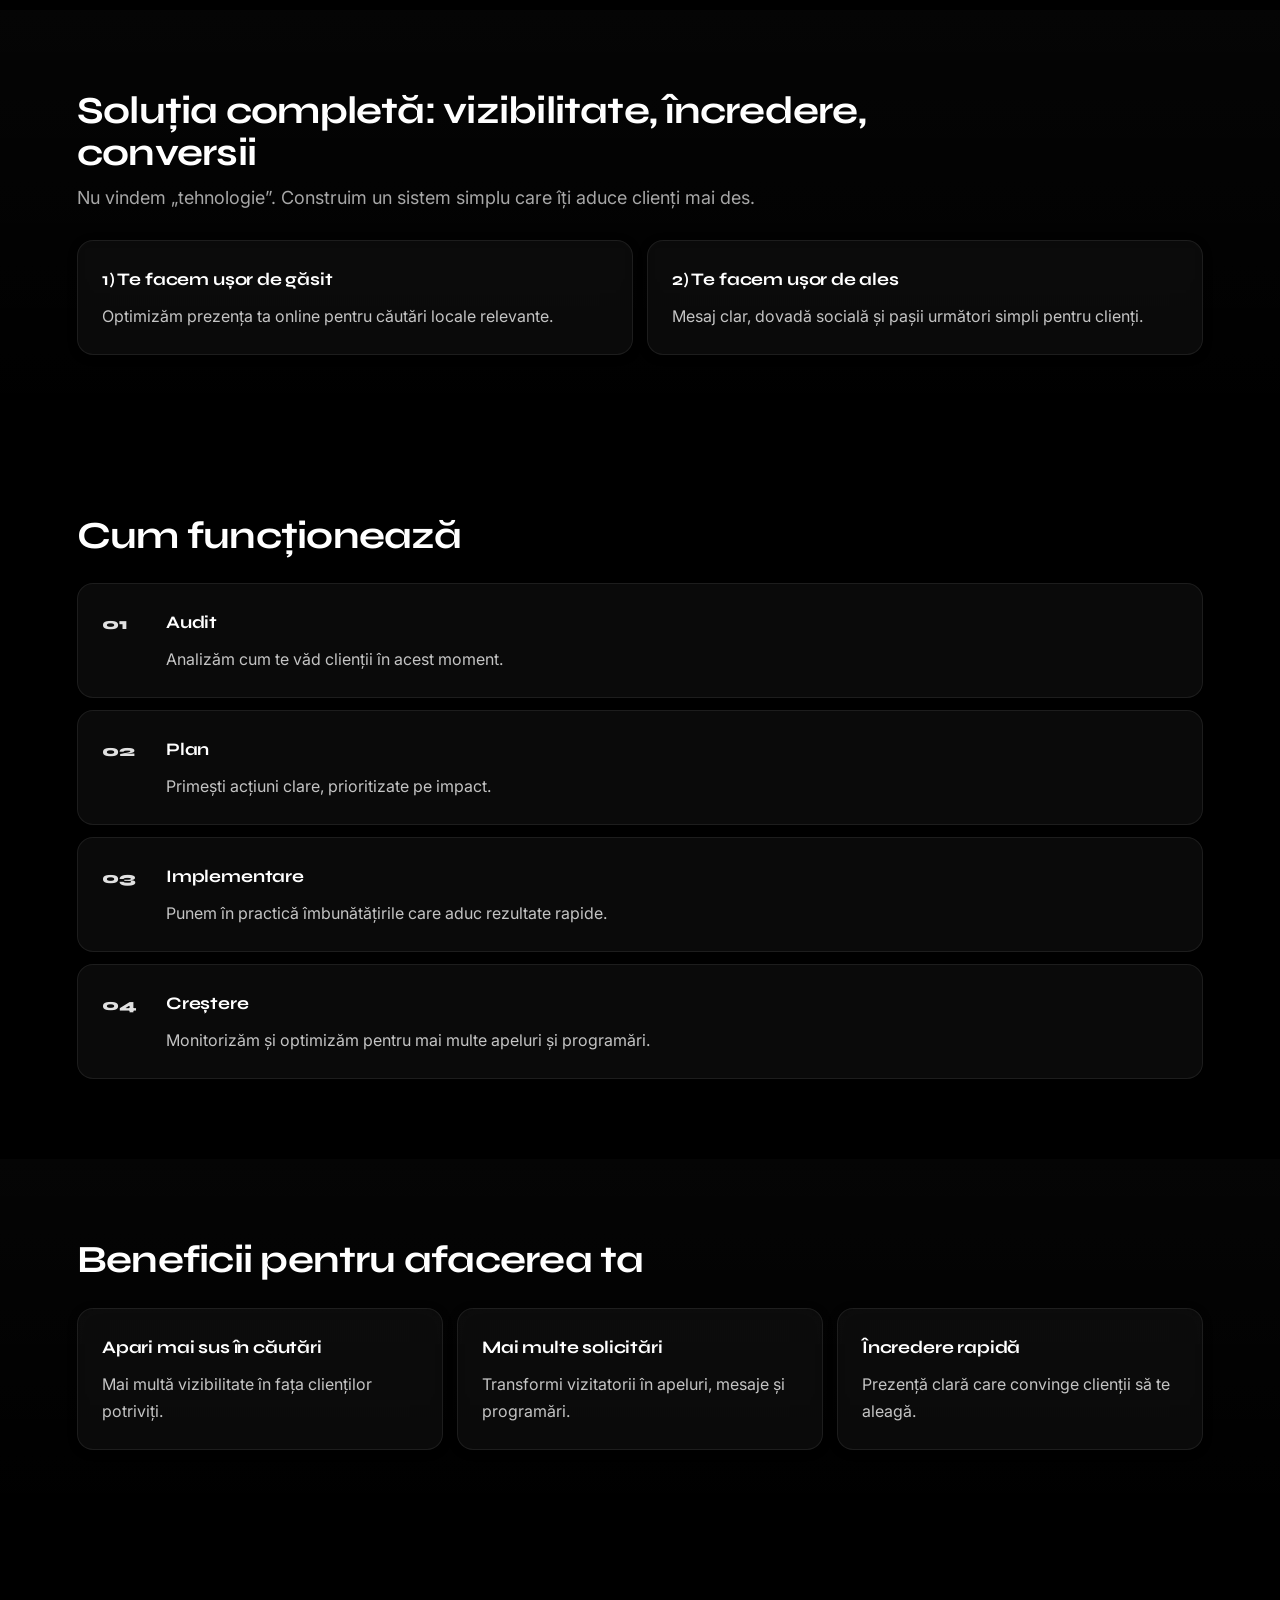
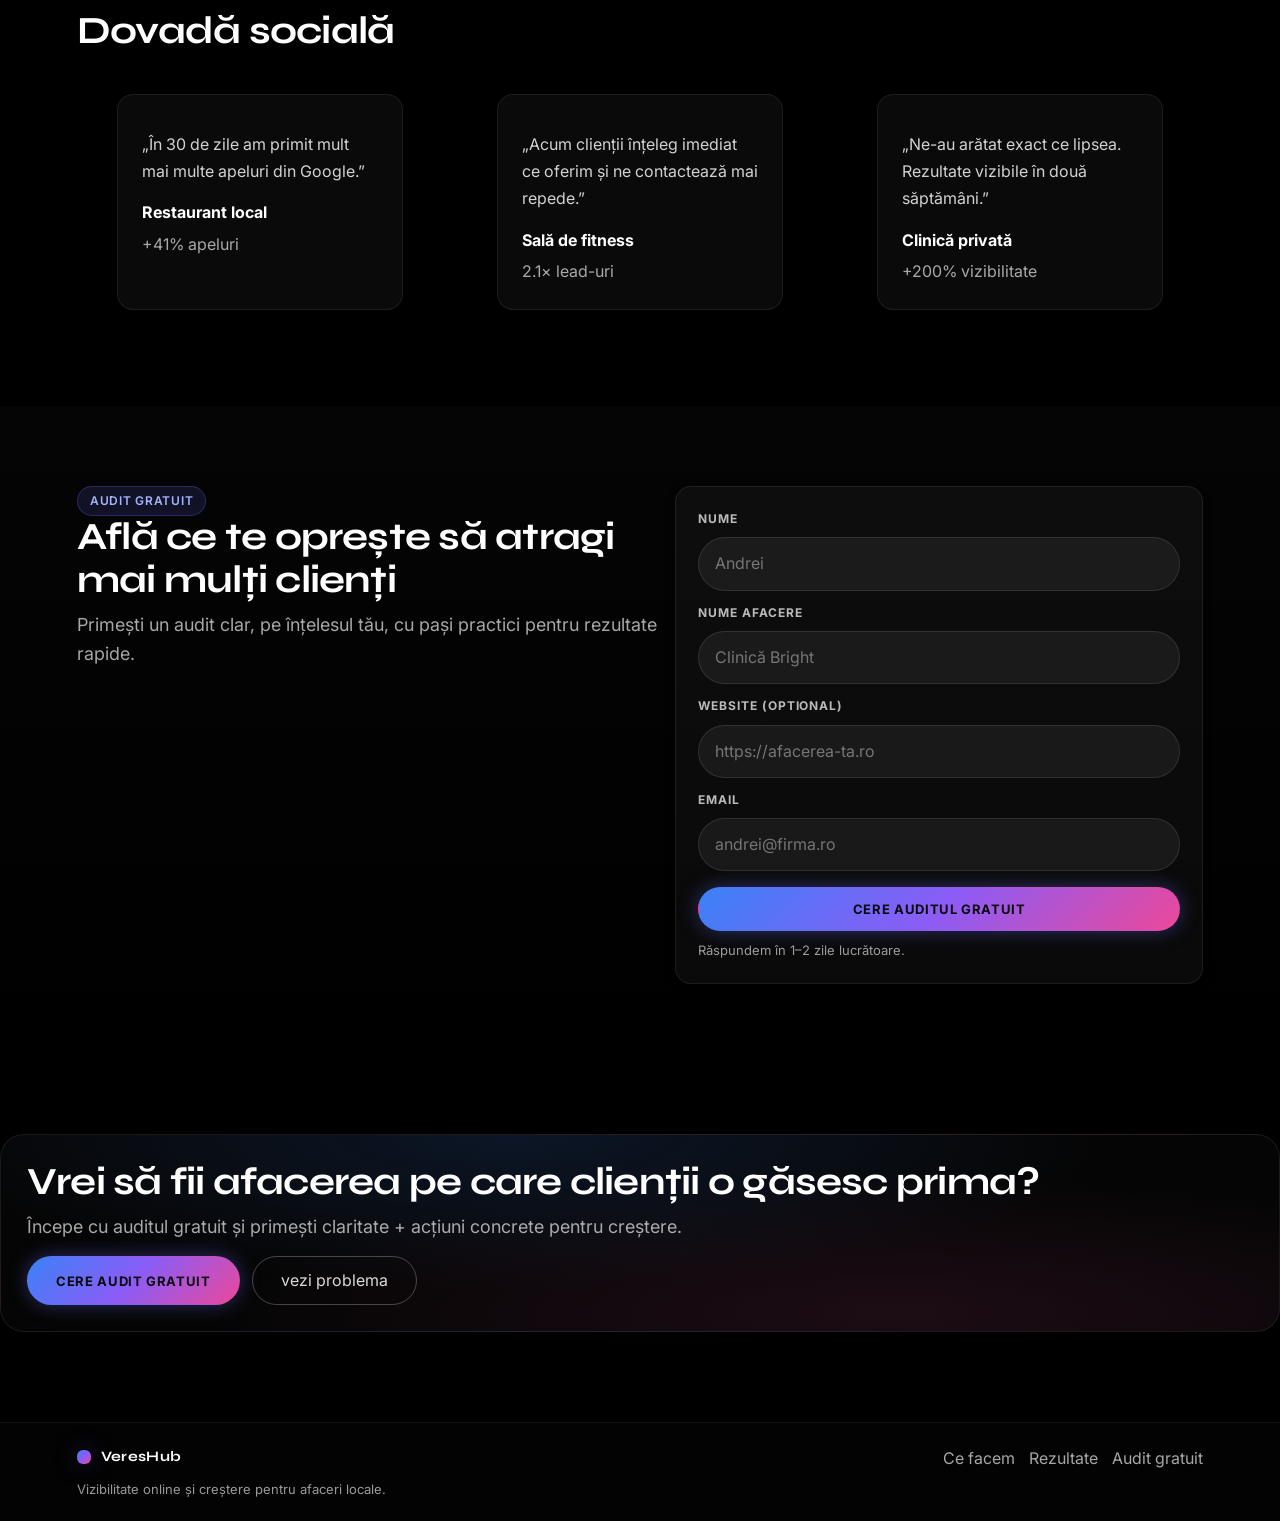
==== commit 08a4d6f6: "Diactritice in ramana" ====
--- a/ro.html
+++ b/ro.html
@@ -4,10 +4,10 @@
     <meta charset="UTF-8" />
     <meta name="viewport" content="width=device-width, initial-scale=1" />
     <meta name="theme-color" content="#000000" />
-    <title>Fii vizibil. Atrage clienti. | Vizibilitate online pentru afaceri locale</title>
+    <title>Fii vizibil. Atrage clienți. | Vizibilitate online pentru afaceri locale</title>
     <meta
       name="description"
-      content="Un serviciu orientat pe rezultate care ajuta afacerile locale sa fie gasite mai usor, sa castige incredere rapid si sa transforme vizitele in apeluri si programari."
+      content="Un serviciu orientat pe rezultate care ajută afacerile locale să fie găsite mai ușor, să câștige încredere rapid și să transforme vizitele în apeluri și programări."
     />
 
     <link rel="preconnect" href="https://fonts.googleapis.com" />
@@ -23,25 +23,25 @@
     <link rel="stylesheet" href="./styles.css" />
   </head>
   <body>
-    <a class="skip-link" href="#main">Sari la continut</a>
+    <a class="skip-link" href="#main">Sari la conținut</a>
 
     <header class="nav" data-elevate-on-scroll>
       <div class="container nav__inner">
-        <a class="brand" href="#top" aria-label="Acasa">
+        <a class="brand" href="#top" aria-label="Acasă">
           <span class="brand__mark" aria-hidden="true"></span>
           <span class="brand__name">VeresHub</span>
         </a>
 
         <nav class="nav__links" aria-label="Principal">
-          <a class="nav__link" href="#problem">De ce nu te gasesc clientii</a>
+          <a class="nav__link" href="#problem">De ce nu te găsesc clienții</a>
           <a class="nav__link" href="#solution">Ce facem pentru tine</a>
-          <a class="nav__link" href="#how">Cum functioneaza</a>
+          <a class="nav__link" href="#how">Cum funcționează</a>
           <a class="nav__link" href="#proof">Rezultate</a>
           <a class="nav__link" href="#audit">Audit gratuit</a>
         </nav>
 
         <div class="nav__actions">
-          <div class="lang-switch" aria-label="Selector limba">
+          <div class="lang-switch" aria-label="Selector limbă">
             <a class="lang-switch__link" data-lang="en" href="./index.html">EN</a>
             <a class="lang-switch__link is-active" data-lang="ro" href="./ro.html">RO</a>
           </div>
@@ -49,7 +49,7 @@
           <button
             class="icon-btn nav__toggle"
             type="button"
-            aria-label="Deschide meniu"
+            aria-label="Deschide meniul"
             aria-controls="mobileMenu"
             aria-expanded="false"
           >
@@ -60,14 +60,14 @@
 
       <div class="mobile-menu" id="mobileMenu" hidden>
         <div class="container mobile-menu__inner">
-          <a class="mobile-menu__link" href="#problem">De ce nu te gasesc clientii</a>
+          <a class="mobile-menu__link" href="#problem">De ce nu te găsesc clienții</a>
           <a class="mobile-menu__link" href="#solution">Ce facem pentru tine</a>
-          <a class="mobile-menu__link" href="#how">Cum functioneaza</a>
+          <a class="mobile-menu__link" href="#how">Cum funcționează</a>
           <a class="mobile-menu__link" href="#proof">Rezultate</a>
           <a class="mobile-menu__link" href="#audit">Audit gratuit</a>
           <div class="mobile-lang">
             <a class="lang-switch__link" data-lang="en" href="./index.html">English</a>
-            <a class="lang-switch__link is-active" data-lang="ro" href="./ro.html">Romana</a>
+            <a class="lang-switch__link is-active" data-lang="ro" href="./ro.html">Română</a>
           </div>
           <a class="btn btn--primary mobile-menu__cta" href="#audit">Cere Audit Gratuit</a>
         </div>
@@ -85,20 +85,20 @@
         <div class="container hero__grid">
           <div class="hero__content">
             <div class="badge" data-reveal>
-              Creat pentru afaceri locale • Focus pe apeluri si programari
+              Creat pentru afaceri locale • Focus pe apeluri și programări
             </div>
             <h1 class="hero__title" data-reveal>
-              Fii vizibil exact cand clientii cauta — si transforma cautarile in
-              <span class="text-gradient">clienti constanti</span>.
+              Fii vizibil exact când clienții caută — și transformă căutările în
+              <span class="text-gradient">clienți constanți</span>.
             </h1>
             <p class="hero__subtitle" data-reveal>
-              Daca oamenii nu te gasesc pe Google, nu te pot alege. Te ajutam sa apari
-              mai sus, sa inspiri incredere rapid si sa transformi vizitele in apeluri si
-              programari.
+              Dacă oamenii nu te găsesc pe Google, nu te pot alege. Te ajutăm să apari
+              mai sus, să inspiri încredere rapid și să transformi vizitele în apeluri și
+              programări.
             </p>
             <div class="hero__cta" data-reveal>
               <a class="btn btn--primary" href="#audit">Cere Audit Gratuit</a>
-              <a class="btn btn--secondary" href="#how">vezi cum functioneaza</a>
+              <a class="btn btn--secondary" href="#how">vezi cum funcționează</a>
             </div>
           </div>
 
@@ -112,8 +112,8 @@
                 <span class="pill">Gratuit • 48 ore</span>
               </div>
               <p class="hero-visual__cardBody">
-                Primesti clar ce te impiedica sa fii gasit online si ce actiuni aduc cele
-                mai rapide rezultate in apeluri si programari.
+                Primești clar ce te împiedică să fii găsit online și ce acțiuni aduc cele
+                mai rapide rezultate în apeluri și programări.
               </p>
             </div>
             <svg class="blob" viewBox="0 0 800 800" role="img" aria-label="">
@@ -142,13 +142,13 @@
       <section class="section" id="problem">
         <div class="container">
           <div class="section__head" data-reveal>
-            <h2 class="h2">Ai o afacere buna. De ce nu primesti suficiente solicitari?</h2>
-            <p class="lead">Problema nu este calitatea serviciilor tale. Problema este ca potentialii clienti nu te vad la timp.</p>
+            <h2 class="h2">Ai o afacere bună. De ce nu primești suficiente solicitări?</h2>
+            <p class="lead">Problema nu este calitatea serviciilor tale. Problema este că potențialii clienți nu te văd la timp.</p>
           </div>
           <div class="grid grid--3">
-            <div class="card card--hover" data-reveal><h3 class="h3">Nu ai prezenta online clara</h3><p class="p">Clientii nu gasesc rapid cine esti, ce oferi si cum te contacteaza.</p></div>
-            <div class="card card--hover" data-reveal><h3 class="h3">Nu apari suficient pe Google</h3><p class="p">Cand cineva cauta in zona ta, concurenta apare prima si ia apelul.</p></div>
-            <div class="card card--hover" data-reveal><h3 class="h3">Te bazezi doar pe recomandari</h3><p class="p">Recomandarile ajuta, dar nu aduc un flux constant de clienti noi.</p></div>
+            <div class="card card--hover" data-reveal><h3 class="h3">Nu ai prezență online clară</h3><p class="p">Clienții nu găsesc rapid cine ești, ce oferi și cum te contactează.</p></div>
+            <div class="card card--hover" data-reveal><h3 class="h3">Nu apari suficient pe Google</h3><p class="p">Când cineva caută în zona ta, concurența apare prima și ia apelul.</p></div>
+            <div class="card card--hover" data-reveal><h3 class="h3">Te bazezi doar pe recomandări</h3><p class="p">Recomandările ajută, dar nu aduc un flux constant de clienți noi.</p></div>
           </div>
         </div>
       </section>
@@ -156,17 +156,17 @@
       <section class="section section--alt" id="solution">
         <div class="container">
           <div class="section__head" data-reveal>
-            <h2 class="h2">Solutia completa: vizibilitate, incredere, conversii</h2>
-            <p class="lead">Nu vindem "tehnologie". Construim un sistem simplu care iti aduce clienti mai des.</p>
+            <h2 class="h2">Soluția completă: vizibilitate, încredere, conversii</h2>
+            <p class="lead">Nu vindem „tehnologie”. Construim un sistem simplu care îți aduce clienți mai des.</p>
           </div>
           <div class="grid grid--2">
             <div class="card card--hover" data-reveal>
-              <h3 class="h3">1) Te facem usor de gasit</h3>
-              <p class="p">Optimizam prezenta ta online pentru cautari locale relevante.</p>
+              <h3 class="h3">1) Te facem ușor de găsit</h3>
+              <p class="p">Optimizăm prezența ta online pentru căutări locale relevante.</p>
             </div>
             <div class="card card--hover" data-reveal>
-              <h3 class="h3">2) Te facem usor de ales</h3>
-              <p class="p">Mesaj clar, dovada sociala si pasii urmatori simpli pentru clienti.</p>
+              <h3 class="h3">2) Te facem ușor de ales</h3>
+              <p class="p">Mesaj clar, dovadă socială și pașii următori simpli pentru clienți.</p>
             </div>
           </div>
         </div>
@@ -175,13 +175,13 @@
       <section class="section" id="how">
         <div class="container">
           <div class="section__head" data-reveal>
-            <h2 class="h2">Cum functioneaza</h2>
+            <h2 class="h2">Cum funcționează</h2>
           </div>
           <ol class="steps">
-            <li class="step card" data-reveal><div class="step__num">01</div><div class="step__body"><h3 class="h3">Audit</h3><p class="p">Analizam cum te vad clientii in acest moment.</p></div></li>
-            <li class="step card" data-reveal><div class="step__num">02</div><div class="step__body"><h3 class="h3">Plan</h3><p class="p">Primesti actiuni clare, prioritizate pe impact.</p></div></li>
-            <li class="step card" data-reveal><div class="step__num">03</div><div class="step__body"><h3 class="h3">Implementare</h3><p class="p">Punem in practica imbunatatirile care aduc rezultate rapide.</p></div></li>
-            <li class="step card" data-reveal><div class="step__num">04</div><div class="step__body"><h3 class="h3">Crestere</h3><p class="p">Monitorizam si optimizam pentru mai multe apeluri si programari.</p></div></li>
+            <li class="step card" data-reveal><div class="step__num">01</div><div class="step__body"><h3 class="h3">Audit</h3><p class="p">Analizăm cum te văd clienții în acest moment.</p></div></li>
+            <li class="step card" data-reveal><div class="step__num">02</div><div class="step__body"><h3 class="h3">Plan</h3><p class="p">Primești acțiuni clare, prioritizate pe impact.</p></div></li>
+            <li class="step card" data-reveal><div class="step__num">03</div><div class="step__body"><h3 class="h3">Implementare</h3><p class="p">Punem în practică îmbunătățirile care aduc rezultate rapide.</p></div></li>
+            <li class="step card" data-reveal><div class="step__num">04</div><div class="step__body"><h3 class="h3">Creștere</h3><p class="p">Monitorizăm și optimizăm pentru mai multe apeluri și programări.</p></div></li>
           </ol>
         </div>
       </section>
@@ -192,9 +192,9 @@
             <h2 class="h2">Beneficii pentru afacerea ta</h2>
           </div>
           <div class="grid grid--3">
-            <div class="card card--hover" data-reveal><h3 class="h3">Apari mai sus in cautari</h3><p class="p">Mai multa vizibilitate in fata clientilor potriviti.</p></div>
-            <div class="card card--hover" data-reveal><h3 class="h3">Mai multe solicitari</h3><p class="p">Transformi vizitatorii in apeluri, mesaje si programari.</p></div>
-            <div class="card card--hover" data-reveal><h3 class="h3">Incredere rapida</h3><p class="p">Prezenta clara care convinge clientii sa te aleaga.</p></div>
+            <div class="card card--hover" data-reveal><h3 class="h3">Apari mai sus în căutări</h3><p class="p">Mai multă vizibilitate în fața clienților potriviți.</p></div>
+            <div class="card card--hover" data-reveal><h3 class="h3">Mai multe solicitări</h3><p class="p">Transformi vizitatorii în apeluri, mesaje și programări.</p></div>
+            <div class="card card--hover" data-reveal><h3 class="h3">Încredere rapidă</h3><p class="p">Prezență clară care convinge clienții să te aleagă.</p></div>
           </div>
         </div>
       </section>
@@ -202,20 +202,20 @@
       <section class="section" id="proof">
         <div class="container">
           <div class="section__head" data-reveal>
-            <h2 class="h2">Dovada sociala</h2>
+            <h2 class="h2">Dovadă socială</h2>
           </div>
           <div class="grid grid--3">
             <figure class="card testimonial card--hover" data-reveal>
-              <blockquote class="testimonial__quote">"In 30 de zile am primit mult mai multe apeluri din Google."</blockquote>
+              <blockquote class="testimonial__quote">„În 30 de zile am primit mult mai multe apeluri din Google.”</blockquote>
               <figcaption class="testimonial__meta"><span class="testimonial__name">Restaurant local</span><span class="testimonial__result">+41% apeluri</span></figcaption>
             </figure>
             <figure class="card testimonial card--hover" data-reveal>
-              <blockquote class="testimonial__quote">"Acum clientii inteleg imediat ce oferim si ne contacteaza mai repede."</blockquote>
-              <figcaption class="testimonial__meta"><span class="testimonial__name">Sala de fitness</span><span class="testimonial__result">2.1x lead-uri</span></figcaption>
+              <blockquote class="testimonial__quote">„Acum clienții înțeleg imediat ce oferim și ne contactează mai repede.”</blockquote>
+              <figcaption class="testimonial__meta"><span class="testimonial__name">Sală de fitness</span><span class="testimonial__result">2.1× lead-uri</span></figcaption>
             </figure>
             <figure class="card testimonial card--hover" data-reveal>
-              <blockquote class="testimonial__quote">"Ne-au aratat exact ce lipsea. Rezultate vizibile in doua saptamani."</blockquote>
-              <figcaption class="testimonial__meta"><span class="testimonial__name">Clinica privata</span><span class="testimonial__result">+200% vizibilitate</span></figcaption>
+              <blockquote class="testimonial__quote">„Ne-au arătat exact ce lipsea. Rezultate vizibile în două săptămâni.”</blockquote>
+              <figcaption class="testimonial__meta"><span class="testimonial__name">Clinică privată</span><span class="testimonial__result">+200% vizibilitate</span></figcaption>
             </figure>
           </div>
         </div>
@@ -226,19 +226,19 @@
           <div class="offer" data-reveal>
             <div class="offer__copy">
               <span class="badge">Audit gratuit</span>
-              <h2 class="h2">Afla ce te opreste sa atragi mai multi clienti</h2>
-              <p class="lead">Primesti un audit clar, pe intelesul tau, cu pasi practici pentru rezultate rapide.</p>
+              <h2 class="h2">Află ce te oprește să atragi mai mulți clienți</h2>
+              <p class="lead">Primești un audit clar, pe înțelesul tău, cu pași practici pentru rezultate rapide.</p>
             </div>
             <form class="card form" id="auditForm" data-reveal>
               <div class="form__row"><label class="label" for="name">Nume</label><input class="input" id="name" name="name" placeholder="Andrei" required /></div>
-              <div class="form__row"><label class="label" for="business">Nume afacere</label><input class="input" id="business" name="business" placeholder="Clinica Bright" required /></div>
+              <div class="form__row"><label class="label" for="business">Nume afacere</label><input class="input" id="business" name="business" placeholder="Clinică Bright" required /></div>
               <div class="form__row"><label class="label" for="website">Website (optional)</label><input class="input" id="website" name="website" placeholder="https://afacerea-ta.ro" /></div>
               <div class="form__row"><label class="label" for="email">Email</label><input class="input" id="email" name="email" type="email" placeholder="andrei@firma.ro" required /></div>
               <button class="btn btn--primary form__submit" type="submit">Cere Auditul Gratuit</button>
-              <p class="caption">Raspundem in 1-2 zile lucratoare.</p>
+              <p class="caption">Răspundem în 1–2 zile lucrătoare.</p>
               <div class="form__success" id="formSuccess" role="status" aria-live="polite" hidden>
-                <div class="pill pill--success">Cerere trimisa</div>
-                <p class="p">Multumim! Revenim curand cu auditul tau.</p>
+                <div class="pill pill--success">Cerere trimisă</div>
+                <p class="p">Mulțumim! Revenim curând cu auditul tău.</p>
               </div>
             </form>
           </div>
@@ -247,8 +247,8 @@
 
       <section class="final-cta">
         <div class="container final-cta__inner" data-reveal>
-          <h2 class="h2">Vrei sa fii afacerea pe care clientii o gasesc prima?</h2>
-          <p class="lead">Incepe cu auditul gratuit si primesti claritate + actiuni concrete pentru crestere.</p>
+          <h2 class="h2">Vrei să fii afacerea pe care clienții o găsesc prima?</h2>
+          <p class="lead">Începe cu auditul gratuit și primești claritate + acțiuni concrete pentru creștere.</p>
           <div class="final-cta__actions">
             <a class="btn btn--primary" href="#audit">Cere Audit Gratuit</a>
             <a class="btn btn--secondary" href="#problem">vezi problema</a>
@@ -264,7 +264,7 @@
             <span class="brand__mark" aria-hidden="true"></span>
             <span class="brand__name">VeresHub</span>
           </div>
-          <p class="caption">Vizibilitate online si crestere pentru afaceri locale.</p>
+          <p class="caption">Vizibilitate online și creștere pentru afaceri locale.</p>
         </div>
         <div class="footer__right">
           <a class="footer__link" href="#solution">Ce facem</a>
